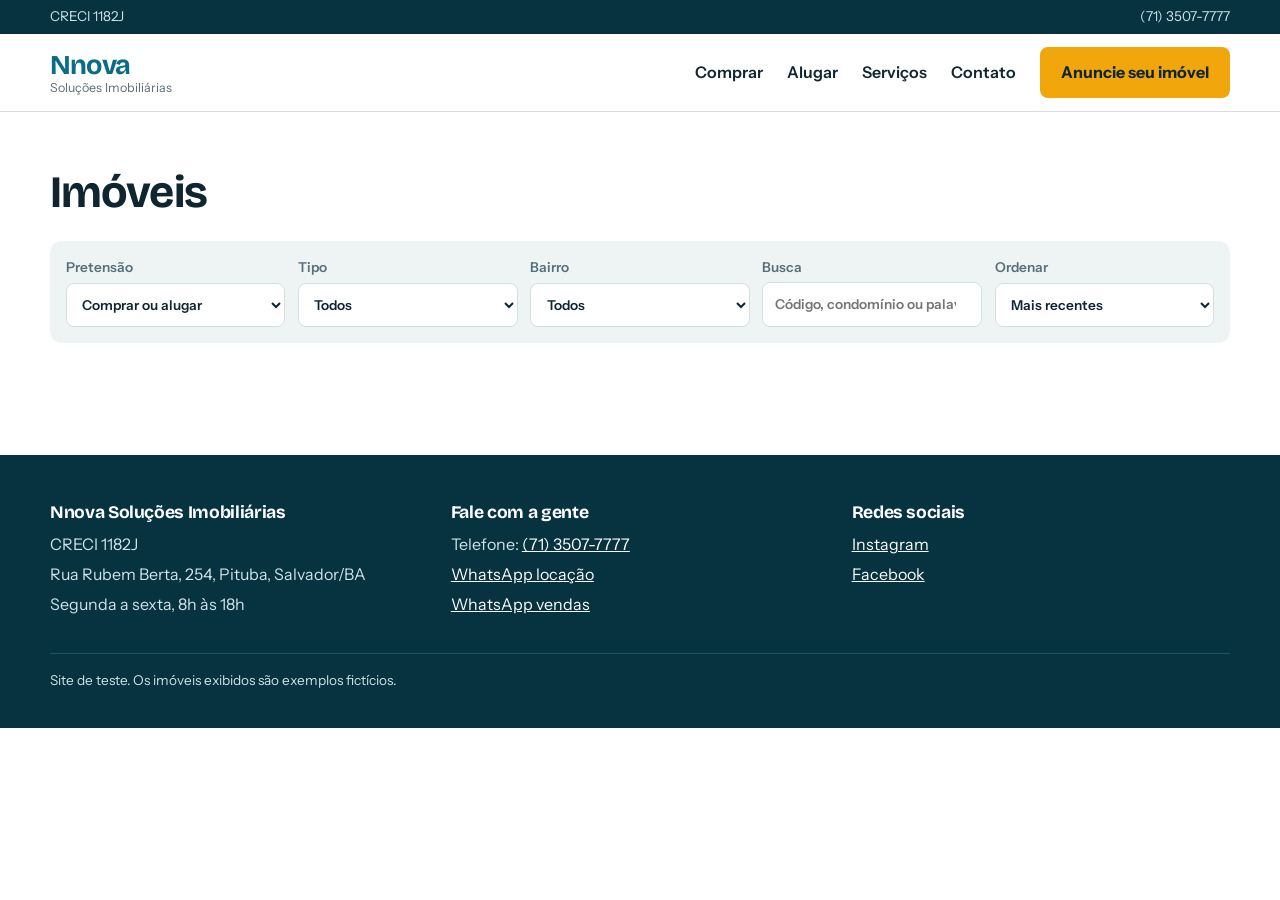
==== imoveis.html @ c68bcaef "Add files via upload" ====
<!doctype html>
<html lang="pt-BR"><head><meta charset="utf-8"><meta name="viewport" content="width=device-width,initial-scale=1">
<title>Imóveis para comprar e alugar | Nnova</title><meta name="description" content="Veja apartamentos, casas, coberturas e salas à venda e para alugar em Salvador.">
<meta property="og:title" content="Imóveis para comprar e alugar | Nnova"><meta property="og:description" content="Veja apartamentos, casas, coberturas e salas à venda e para alugar em Salvador."><meta property="og:type" content="website">
<link rel="preconnect" href="https://fonts.googleapis.com"><link rel="preconnect" href="https://fonts.gstatic.com" crossorigin>
<link href="https://fonts.googleapis.com/css2?family=Bricolage+Grotesque:wght@600;700&family=Instrument+Sans:wght@400;500;600;700&display=swap" rel="stylesheet">
<link rel="stylesheet" href="assets/css/style.css"></head><body>
<div class="topbar"><div class="wrap"><span>CRECI <span data-site="creci">1182J</span></span>
<span><a data-tel href="tel:07135077777"><span data-site="telefone">(71) 3507-7777</span></a></span></div></div>
<header class="topo"><div class="wrap topo-in">
<a class="marca" href="index.html"><b>Nnova</b><span>Soluções Imobiliárias</span></a>
<nav aria-label="Principal"><a href="imoveis.html?finalidade=Comprar">Comprar</a><a href="imoveis.html?finalidade=Alugar">Alugar</a><a href="index.html#servicos">Serviços</a><a href="#contato">Contato</a></nav>
<a class="btn" data-wa="vendas" data-msg="Olá! Quero anunciar meu imóvel com a Nnova." href="https://wa.me/5571992127195">Anuncie seu imóvel</a>
</div></header>
<main><section><div class="wrap"><h1 style="font-size:clamp(1.8rem,4vw,2.8rem)">Imóveis</h1>
<form class="filtros" id="f" onsubmit="return false">
<label>Pretensão<select id="finalidade"><option value="">Comprar ou alugar</option><option>Comprar</option><option>Alugar</option></select></label>
<label>Tipo<select id="tipo"><option value="">Todos</option></select></label>
<label>Bairro<select id="bairro"><option value="">Todos</option></select></label>
<label>Busca<input type="search" id="q" placeholder="Código, condomínio ou palavra"></label>
<label>Ordenar<select id="ord"><option value="">Mais recentes</option><option value="menor">Menor preço</option><option value="maior">Maior preço</option></select></label>
</form><p id="cont" style="margin-bottom:1rem;color:var(--muted)" aria-live="polite"></p>
<div class="grid" id="lista"></div></div></section></main>
<script>
const $=id=>document.getElementById(id);
Nnova.load().then(({imoveis})=>{
  Nnova.uniq(imoveis,'tipo').forEach(t=>$('tipo').add(new Option(t,t)));
  Nnova.uniq(imoveis,'bairro').forEach(b=>$('bairro').add(new Option(b,b)));
  const p=new URLSearchParams(location.search);
  ['finalidade','tipo','bairro','q','ord'].forEach(k=>{if(p.get(k))$(k).value=p.get(k)});
  function render(){
    const v={finalidade:$('finalidade').value,tipo:$('tipo').value,bairro:$('bairro').value,q:Nnova.norm($('q').value.trim()),ord:$('ord').value};
    let r=imoveis.filter(i=>(!v.finalidade||i.finalidade===v.finalidade)&&(!v.tipo||i.tipo===v.tipo)&&(!v.bairro||i.bairro===v.bairro)&&(!v.q||Nnova.norm([i.codigo,i.titulo,i.bairro,i.cidade,i.condominio,i.descricao].join(' ')).includes(v.q)));
    r=r.slice().reverse();
    if(v.ord==='menor')r.sort((a,b)=>(a.preco||1e12)-(b.preco||1e12));
    if(v.ord==='maior')r.sort((a,b)=>(b.preco||0)-(a.preco||0));
    $('cont').textContent=r.length+(r.length===1?' imóvel encontrado':' imóveis encontrados');
    $('lista').innerHTML=r.length?r.map(Nnova.card).join(''):'<p class="vazio" style="grid-column:1/-1">Nenhum imóvel com esses filtros. Tente remover algum filtro.</p>';
    const q=new URLSearchParams();Object.entries(v).forEach(([k,x])=>{const val=k==='q'?$('q').value.trim():x;if(val)q.set(k,val)});
    history.replaceState(null,'',q.toString()?'?'+q:location.pathname);
  }
  document.querySelectorAll('#f select,#f input').forEach(el=>el.addEventListener('input',render));
  render();
}).catch(e=>{$('lista').innerHTML='<p class="vazio">'+Nnova.esc(e.message)+'</p>'});
</script>
<footer class="rodape" id="contato"><div class="wrap"><div class="cols3">
<div><h3 data-site="nome">Nnova Soluções Imobiliárias</h3><p>CRECI <span data-site="creci">1182J</span></p><p data-site="endereco">Rua Rubem Berta, 254, Pituba, Salvador/BA</p><p data-site="horario">Segunda a sexta, 8h às 18h</p></div>
<div><h3>Fale com a gente</h3><p>Telefone: <a data-tel href="tel:07135077777"><span data-site="telefone">(71) 3507-7777</span></a></p>
<p><a data-wa="locacao" data-msg="Olá! Quero falar sobre locação." href="https://wa.me/5571996846741">WhatsApp locação</a></p>
<p><a data-wa="vendas" data-msg="Olá! Quero falar sobre compra ou venda." href="https://wa.me/5571992127195">WhatsApp vendas</a></p></div>
<div><h3>Redes sociais</h3><p><a data-link="instagram" href="https://www.instagram.com/nnovaimobiliaria/">Instagram</a></p><p><a data-link="facebook" href="https://www.facebook.com/NNOVAIMOBILIARIA">Facebook</a></p></div>
</div><p class="legal">Site de teste. Os imóveis exibidos são exemplos fictícios.</p></div></footer>
<script src="assets/js/app.js"></script>
</body></html>
---- assets/css/style.css ----
:root{--ink:#0f2530;--bay:#0a6c86;--deep:#07323f;--sun:#f1a60c;--mist:#eef3f4;--line:#d5dee1;--muted:#56707a}
*{box-sizing:border-box;margin:0}
body{font:16px/1.55 'Instrument Sans',system-ui,sans-serif;color:var(--ink);background:#fff}
h1,h2,h3{font-family:'Bricolage Grotesque','Instrument Sans',sans-serif;line-height:1.1;letter-spacing:-.02em}
a{color:inherit}img{max-width:100%;display:block}
:focus-visible{outline:3px solid var(--sun);outline-offset:2px}
.wrap{width:min(1180px,100% - 2rem);margin-inline:auto}
.btn{display:inline-block;background:var(--sun);color:var(--ink);font-weight:700;text-decoration:none;padding:.7rem 1.2rem;border-radius:8px;border:2px solid var(--sun);cursor:pointer;font-size:1rem;font-family:inherit}
.btn:hover{background:#ffb92a}
.btn.alt{background:transparent;border-color:var(--bay);color:var(--bay)}.btn.alt:hover{background:var(--mist)}
.btn.full{display:block;text-align:center;width:100%}
.topbar{background:var(--deep);color:#cfe3e9;font-size:.85rem;padding:.4rem 0}
.topbar .wrap{display:flex;flex-wrap:wrap;justify-content:space-between;gap:.3rem 1.5rem}
.topbar a{text-decoration:none}.topbar a:hover{text-decoration:underline}
.topo{position:sticky;top:0;z-index:10;background:#fff;border-bottom:1px solid var(--line)}
.topo-in{display:flex;align-items:center;gap:1.5rem;padding:.8rem 0}
.marca{text-decoration:none;display:grid;line-height:1.1}
.marca b{font:700 1.7rem 'Bricolage Grotesque',sans-serif;color:var(--bay);letter-spacing:-.03em}
.marca span{font-size:.78rem;color:var(--muted)}
.topo nav{margin-left:auto;display:flex;gap:1.5rem}
.topo nav a{text-decoration:none;font-weight:600}.topo nav a:hover{color:var(--bay);text-decoration:underline}
.hero{background:var(--deep);color:#fff;position:relative;overflow:hidden;padding:4.5rem 0 4rem}
.hero .wrap{position:relative;z-index:1}
.hero h1{font-size:clamp(2.5rem,6.5vw,5rem);font-weight:700;max-width:15ch}
.hero p.sub{margin-top:1rem;font-size:1.15rem;color:#bcd6dd;max-width:44ch}
.sky{position:absolute;inset:auto 0 0 0;width:100%;height:55%;opacity:.12}
.busca{margin-top:2.2rem;background:#fff;color:var(--ink);border-radius:14px;padding:1.1rem;display:grid;grid-template-columns:1fr 1fr 1.6fr auto;gap:.8rem;align-items:end}
label{display:grid;gap:.25rem;font-size:.85rem;color:var(--muted);font-weight:600}
select,input[type=search],input[type=text]{padding:.7rem;border:1px solid var(--line);border-radius:8px;font:inherit;color:var(--ink);background:#fff;width:100%}
section{padding:3.5rem 0}
.sec-head{display:flex;justify-content:space-between;align-items:end;gap:1rem;margin-bottom:1.5rem;flex-wrap:wrap}
h2{font-size:clamp(1.6rem,3vw,2.3rem)}
.grid{display:grid;grid-template-columns:repeat(auto-fill,minmax(285px,1fr));gap:1.4rem}
.card{border:1px solid var(--line);border-radius:12px;overflow:hidden;background:#fff;text-decoration:none;display:block}
.card:hover{border-color:var(--bay)}
.card figure{aspect-ratio:4/3;position:relative;background:var(--mist)}
.card img{width:100%;height:100%;object-fit:cover}
.tags{position:absolute;top:.6rem;left:.6rem;display:flex;gap:.4rem}
.tag{background:#fff;padding:.2rem .65rem;border-radius:99px;font-size:.78rem;font-weight:700}
.tag.st{background:var(--sun)}
.card .corpo{padding:1rem}
.preco{font:700 1.45rem 'Bricolage Grotesque',sans-serif;letter-spacing:-.02em}
.card h3{font:600 1rem 'Instrument Sans',sans-serif;letter-spacing:0;margin-top:.3rem}
.local{color:var(--muted);font-size:.92rem}
.specs{display:flex;flex-wrap:wrap;gap:.4rem 1rem;margin-top:.7rem;padding-top:.7rem;border-top:1px solid var(--line);font-size:.88rem;color:var(--muted)}
.servicos{background:var(--mist)}
.cols3{display:grid;grid-template-columns:repeat(auto-fit,minmax(250px,1fr));gap:1.4rem}
.bloco{background:#fff;border:1px solid var(--line);border-radius:12px;padding:1.5rem;display:grid;gap:.8rem;align-content:start}
.bloco p{color:var(--muted)}
.chips{display:flex;flex-wrap:wrap;gap:.6rem}
.chip{border:1px solid var(--line);border-radius:99px;padding:.4rem .95rem;text-decoration:none;font-weight:500}
.chip:hover{background:var(--mist);border-color:var(--bay)}
.filtros{display:grid;grid-template-columns:repeat(auto-fit,minmax(170px,1fr));gap:.8rem;background:var(--mist);padding:1rem;border-radius:12px;margin:1.5rem 0}
.vazio{padding:3rem 1rem;text-align:center;color:var(--muted);border:1px dashed var(--line);border-radius:12px}
.det{display:grid;grid-template-columns:1.6fr 1fr;gap:2rem;align-items:start}
.gal-main{aspect-ratio:16/10;border-radius:12px;overflow:hidden;background:var(--mist)}
.gal-main img{width:100%;height:100%;object-fit:cover}
.thumbs{display:flex;gap:.5rem;margin-top:.6rem;overflow-x:auto}
.th{border:2px solid transparent;padding:0;border-radius:8px;overflow:hidden;cursor:pointer;background:none;flex:none}
.th img{width:92px;height:64px;object-fit:cover}
.th[aria-current=true]{border-color:var(--bay)}
.lateral{position:sticky;top:5.5rem;border:1px solid var(--line);border-radius:12px;padding:1.4rem;display:grid;gap:1rem}
.lateral .preco{font-size:2rem}
.fichas{display:grid;grid-template-columns:repeat(auto-fit,minmax(110px,1fr));gap:.8rem;margin:1.5rem 0}
.fichas div{background:var(--mist);border-radius:10px;padding:.8rem}
.fichas dt{font-size:.8rem;color:var(--muted)}.fichas dd{font:700 1.2rem 'Bricolage Grotesque',sans-serif;margin:0}
.texto p{margin-bottom:.9rem;max-width:68ch}
.rodape{background:var(--deep);color:#cfe3e9;padding:3rem 0 2rem;margin-top:2rem}
.rodape .cols3{align-items:start}
.rodape h3{color:#fff;font-size:1.1rem;margin-bottom:.6rem}
.rodape a{color:#fff}.rodape p{margin-bottom:.3rem}
.legal{margin-top:2rem;padding-top:1rem;border-top:1px solid #1f5566;font-size:.85rem}
@media(max-width:820px){
 .busca{grid-template-columns:1fr 1fr}.busca label:nth-child(3),.busca .btn{grid-column:1/-1}
 .det{grid-template-columns:1fr}.lateral{position:static}
 .topo-in{flex-wrap:wrap}.topo nav{order:3;width:100%;margin:0;overflow-x:auto}.topo .btn{margin-left:auto}
}
@media(prefers-reduced-motion:reduce){*{scroll-behavior:auto!important}}
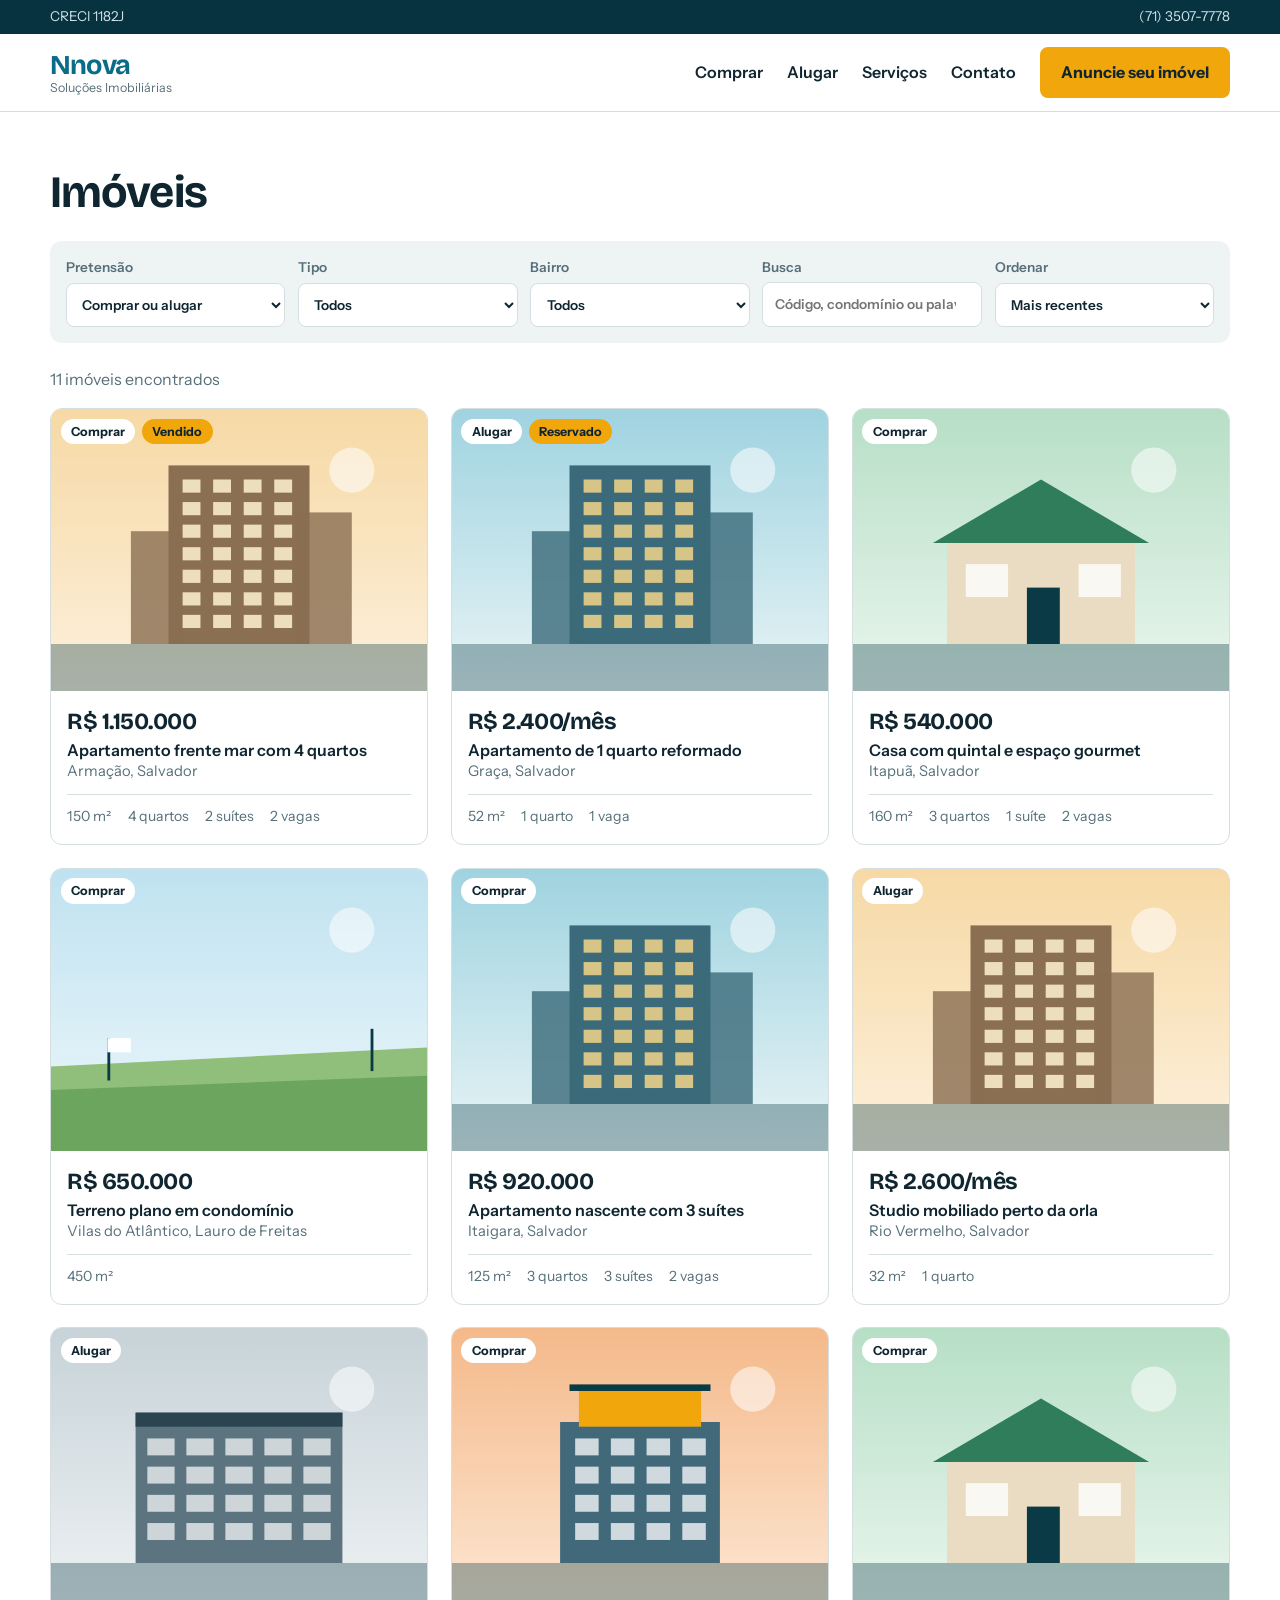
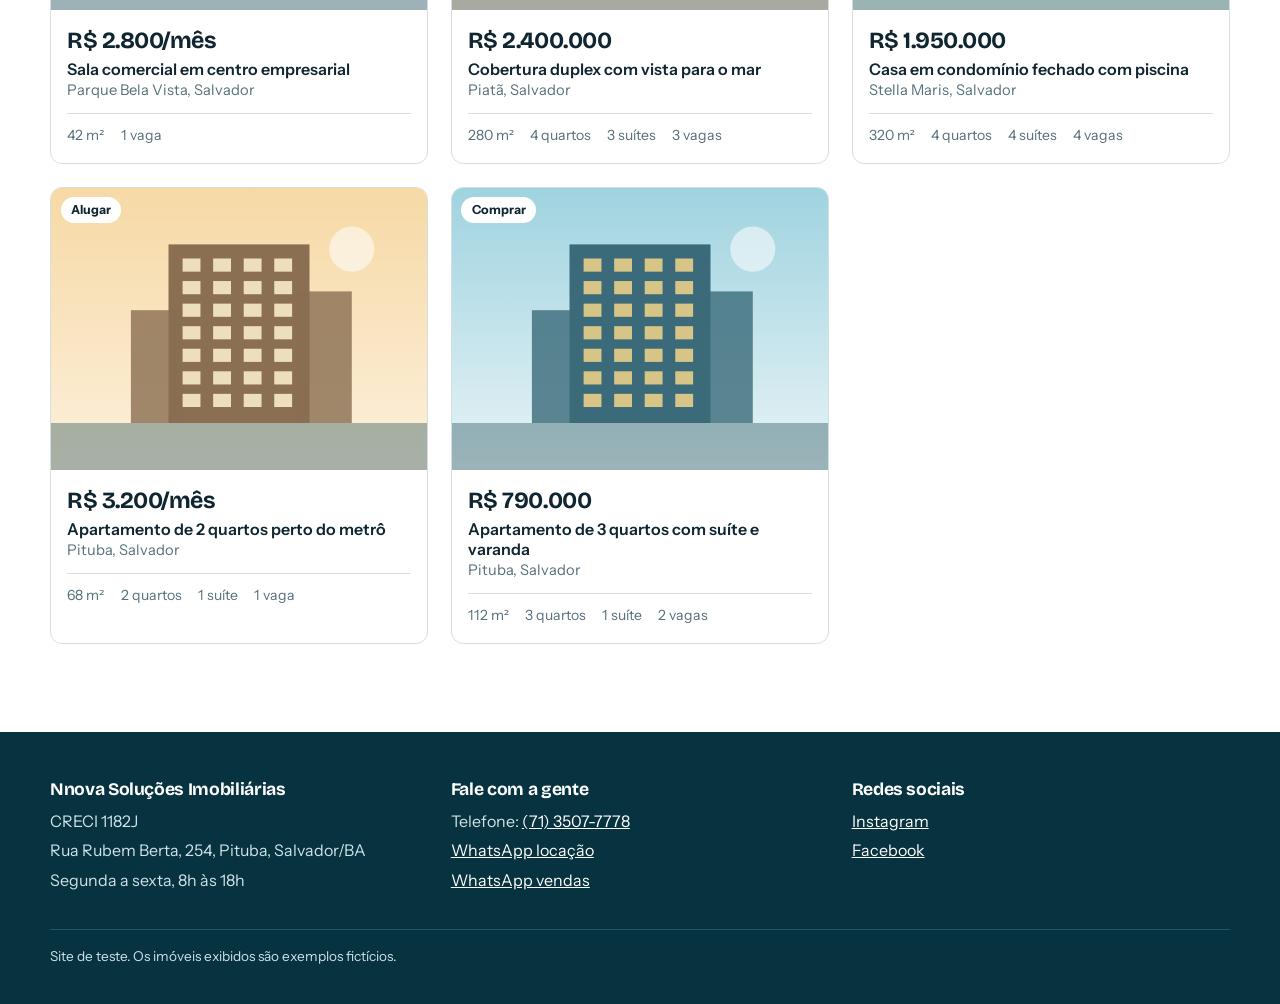
==== commit 177d0e73: "Add files via upload" ====
--- a/imoveis.html
+++ b/imoveis.html
@@ -4,7 +4,7 @@
 <meta property="og:title" content="Imóveis para comprar e alugar | Nnova"><meta property="og:description" content="Veja apartamentos, casas, coberturas e salas à venda e para alugar em Salvador."><meta property="og:type" content="website">
 <link rel="preconnect" href="https://fonts.googleapis.com"><link rel="preconnect" href="https://fonts.gstatic.com" crossorigin>
 <link href="https://fonts.googleapis.com/css2?family=Bricolage+Grotesque:wght@600;700&family=Instrument+Sans:wght@400;500;600;700&display=swap" rel="stylesheet">
-<link rel="stylesheet" href="assets/css/style.css"></head><body>
+<link rel="stylesheet" href="assets/css/style.css"><script src="assets/js/app.js"></script></head><body>
 <div class="topbar"><div class="wrap"><span>CRECI <span data-site="creci">1182J</span></span>
 <span><a data-tel href="tel:07135077777"><span data-site="telefone">(71) 3507-7777</span></a></span></div></div>
 <header class="topo"><div class="wrap topo-in">
@@ -50,5 +50,4 @@
 <p><a data-wa="vendas" data-msg="Olá! Quero falar sobre compra ou venda." href="https://wa.me/5571992127195">WhatsApp vendas</a></p></div>
 <div><h3>Redes sociais</h3><p><a data-link="instagram" href="https://www.instagram.com/nnovaimobiliaria/">Instagram</a></p><p><a data-link="facebook" href="https://www.facebook.com/NNOVAIMOBILIARIA">Facebook</a></p></div>
 </div><p class="legal">Site de teste. Os imóveis exibidos são exemplos fictícios.</p></div></footer>
-<script src="assets/js/app.js"></script>
 </body></html>
